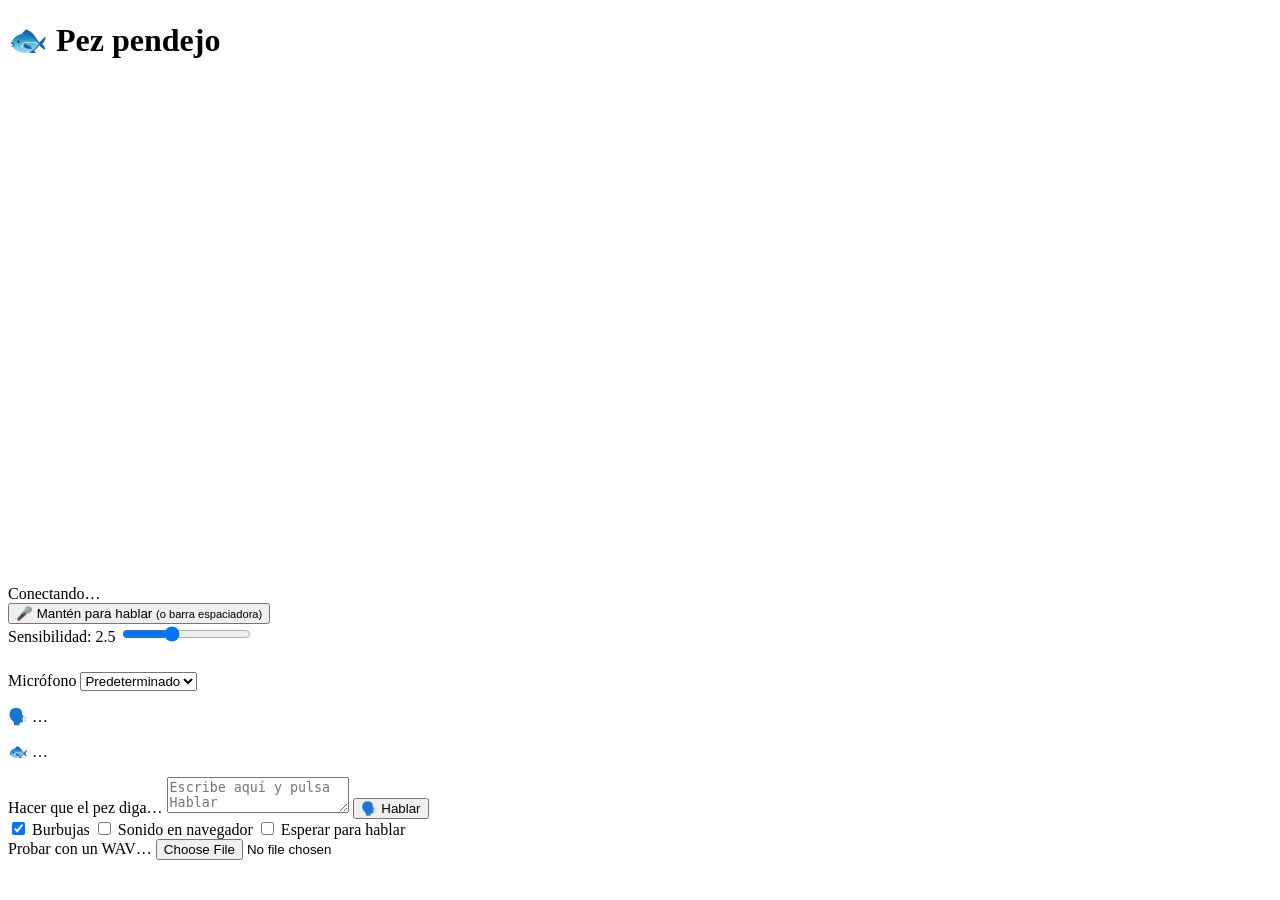
==== fish_brain/web/index.html @ 58c8daf4 "web: console view for a phone, token on the stream, watchdog" ====
<!DOCTYPE html>
<html lang="es">
<head>
    <meta charset="UTF-8">
    <meta name="viewport" content="width=device-width, initial-scale=1">
    <title>Pez Pendejo</title>
    <link rel="stylesheet" href="/fish.css">
</head>
<body>
    <div class="container">
        <h1>🐟 Pez pendejo</h1>

        <div class="stage-wrap">
            <canvas id="stage" width="600" height="500"></canvas>
            <div id="conn-dot" title="Conexión"></div>
            <div class="status" id="status" role="status" aria-live="polite">Conectando…</div>
        </div>

        <button id="pttButton" type="button">🎤 Mantén para hablar <small>(o barra espaciadora)</small></button>

        <!-- Operator console (/?console=1): the strip under the talk target, always visible. -->
        <div id="consoleBar" hidden>
            <div class="c-status" role="status" aria-live="polite">
                <span id="cLink">…</span><span id="cNet"></span><span id="cMic"></span><span id="cListen"></span>
            </div>
            <p class="c-heard"><span class="t-tag">🗣️</span> <span id="cHeard">…</span></p>
            <p class="c-reply"><span class="t-tag">🐟</span> <span id="cReply">…</span></p>
            <button id="consoleGear" type="button" aria-label="Ajustes" title="Ajustes">⚙</button>
        </div>

        <div class="controls">
            <div class="slider-container">
                <label for="sensitivity">Sensibilidad: <span id="sensitivityValue">2.5</span></label>
                <input type="range" id="sensitivity" min="1" max="5" step="0.1" value="2.5">
            </div>
            <div class="mic-row">
                <label for="micSelect">Micrófono</label>
                <select id="micSelect"><option value="">Predeterminado</option></select>
                <canvas id="micMeter" width="560" height="40"></canvas>
                <div id="transcript" class="transcript">
                    <p class="t-user"><span class="t-tag">🗣️</span> <span id="tUser">…</span></p>
                    <p class="t-fish"><span class="t-tag">🐟</span> <span id="tFish">…</span></p>
                </div>
            </div>
            <div class="speak-row">
                <label for="speakText">Hacer que el pez diga…</label>
                <textarea id="speakText" rows="2" placeholder="Escribe aquí y pulsa Hablar"></textarea>
                <button id="speakBtn" type="button">🗣️ Hablar</button>
            </div>
            <div class="toggles">
                <label class="c-hide"><input type="checkbox" id="toggleBubbles" checked> Burbujas</label>
                <label class="c-hide"><input type="checkbox" id="toggleAudio"> Sonido en navegador</label>
                <label><input type="checkbox" id="toggleWait"> Esperar para hablar</label>
            </div>
            <div class="file-row">
                <label for="audioFile">Probar con un WAV…</label>
                <input type="file" id="audioFile" accept=".wav,audio/wav">
            </div>
        </div>
    </div>
    <script src="/fish.js"></script>
</body>
</html>
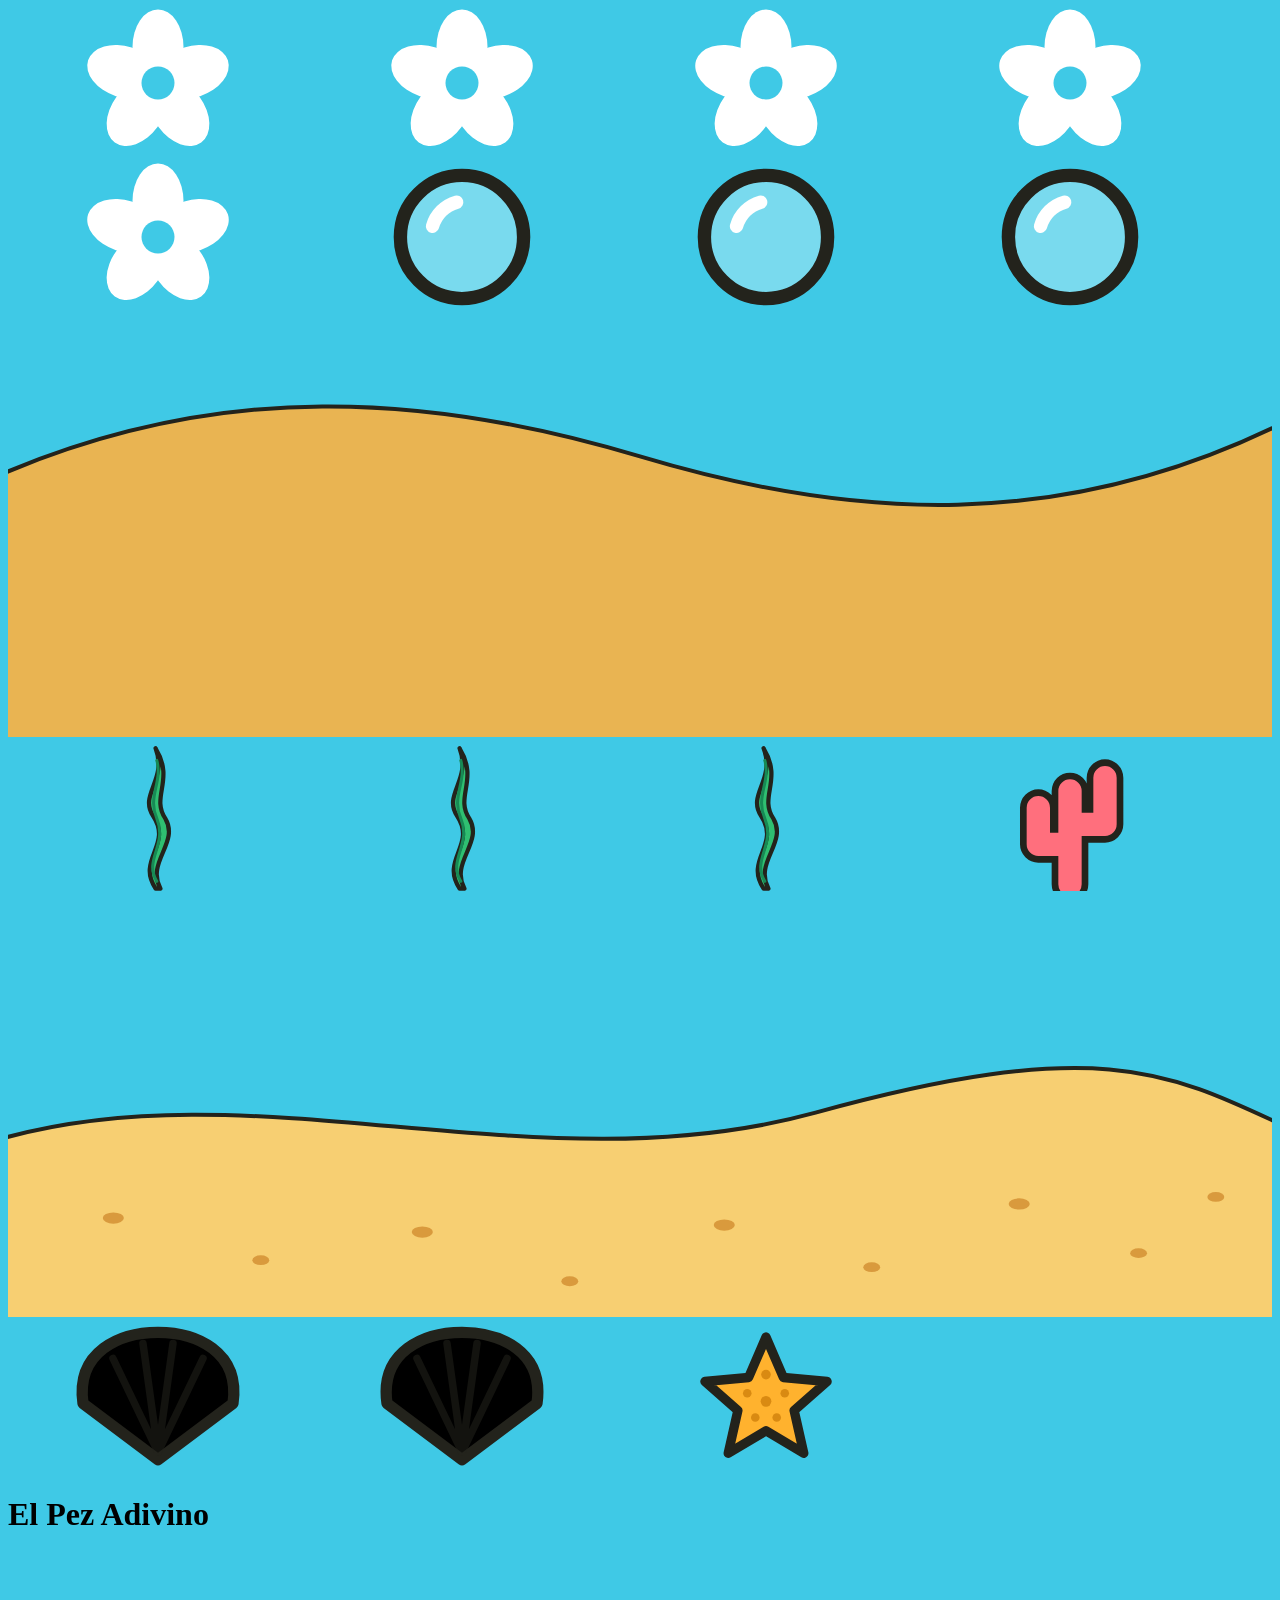
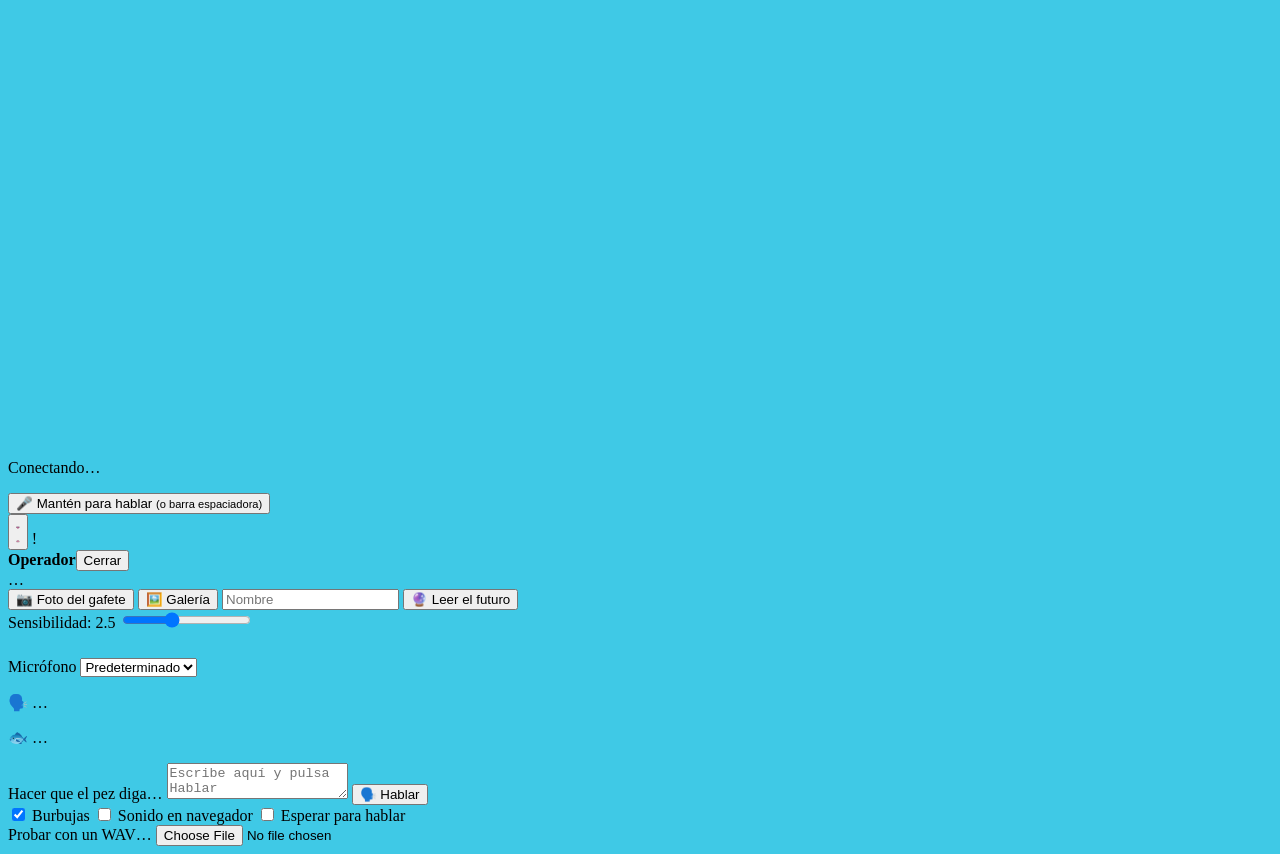
==== commit c97c0ec9: "web: the page as a sea floor, el pez adivino One water from edge to edge under a transparent canvas," ====
--- a/fish_brain/web/index.html
+++ b/fish_brain/web/index.html
@@ -1,34 +1,159 @@
 <!DOCTYPE html>
-<html lang="es">
+<html lang="es" translate="no">
 <head>
     <meta charset="UTF-8">
-    <meta name="viewport" content="width=device-width, initial-scale=1">
-    <title>Pez Pendejo</title>
+    <meta name="viewport" content="width=device-width, initial-scale=1, viewport-fit=cover">
+    <meta name="theme-color" content="#8fe6f0">
+    <title>El Pez Adivino</title>
+    <link rel="icon" href="data:,">
+    <!-- The water before anything else arrives, and the view's classes before first paint
+         (the same rule as fish.js, which loads at the end of the body). -->
+    <style>html { background: #3fc9e6; }</style>
+    <script>
+        (function () {
+            var p = new URLSearchParams(location.search), c = document.documentElement.classList;
+            var con = p.get("kiosk") !== "1" && p.get("debug") !== "1";
+            if (con || p.get("kiosk") === "1") c.add("kiosk");
+            if (con) c.add("console");
+        })();
+    </script>
     <link rel="stylesheet" href="/fish.css">
 </head>
 <body>
+    <!-- Drawings used by the scene and the corner shell. Original shapes, drawn here. -->
+    <svg class="defs" aria-hidden="true" width="0" height="0" style="position:absolute">
+        <defs>
+            <mask id="m-flor"><rect width="100" height="100" fill="#fff"/><circle cx="50" cy="50" r="11" fill="#000"/></mask>
+        </defs>
+        <symbol id="s-flor" viewBox="0 0 100 100">
+            <g fill="#fff" mask="url(#m-flor)">
+                <ellipse cx="50" cy="26" rx="17" ry="25"/>
+                <ellipse cx="50" cy="26" rx="17" ry="25" transform="rotate(72 50 50)"/>
+                <ellipse cx="50" cy="26" rx="17" ry="25" transform="rotate(144 50 50)"/>
+                <ellipse cx="50" cy="26" rx="17" ry="25" transform="rotate(216 50 50)"/>
+                <ellipse cx="50" cy="26" rx="17" ry="25" transform="rotate(288 50 50)"/>
+            </g>
+        </symbol>
+        <symbol id="s-burbuja" viewBox="0 0 28 28">
+            <circle cx="14" cy="14" r="11.5" fill="rgba(255,255,255,0.3)" stroke="#23231c" stroke-width="2.5"/>
+            <path d="M8.5 12 A6.5 6.5 0 0 1 13 7.5" fill="none" stroke="#fff" stroke-width="2.5" stroke-linecap="round"/>
+        </symbol>
+        <symbol id="s-alga" viewBox="0 0 44 124">
+            <path d="M20,122 C4,98 34,86 18,62 C6,44 30,32 20,6 C36,32 16,46 28,64 C40,84 12,100 24,122Z"
+                  fill="#2fbf71" stroke="#23231c" stroke-width="3.5" stroke-linejoin="round"/>
+            <path d="M21,116 C10,98 30,86 21,64 C13,46 26,34 21,16" fill="none" stroke="#178a55" stroke-width="2.5" stroke-linecap="round"/>
+        </symbol>
+        <symbol id="s-coral" viewBox="0 0 70 90">
+            <g fill="none" stroke-linecap="round" stroke-linejoin="round">
+                <path d="M35,86 V30 M35,62 H16 V40 M35,50 H56 V22" stroke="#23231c" stroke-width="22"/>
+                <path d="M35,86 V30 M35,62 H16 V40 M35,50 H56 V22" stroke="#ff6f7d" stroke-width="14"/>
+            </g>
+        </symbol>
+        <symbol id="s-concha" viewBox="0 0 48 40">
+            <path d="M24,37 L4,22 C2,8 14,3 24,3 C34,3 46,8 44,22 Z" fill="currentColor" stroke="#23231c" stroke-width="3" stroke-linejoin="round"/>
+            <path d="M24,35 L12,10 M24,35 L20,6 M24,35 L28,6 M24,35 L36,10" fill="none" stroke="#23231c" stroke-width="2" stroke-linecap="round" opacity="0.55"/>
+        </symbol>
+        <symbol id="s-estrella" viewBox="0 0 60 56">
+            <polygon points="30,6 36.5,21.1 52.8,22.6 40.5,33.4 44.1,49.4 30,41 15.9,49.4 19.5,33.4 7.2,22.6 23.5,21.1"
+                     fill="#ffb22e" stroke="#23231c" stroke-width="3.5" stroke-linejoin="round"/>
+            <g fill="#d98a12"><circle cx="30" cy="20" r="1.8"/><circle cx="30" cy="30" r="2"/><circle cx="23" cy="27" r="1.6"/>
+                <circle cx="37" cy="27" r="1.6"/><circle cx="26" cy="36" r="1.6"/><circle cx="34" cy="36" r="1.6"/></g>
+        </symbol>
+    </svg>
+
+    <!-- The sea: clouds, bubbles, dunes and what lives on them. Decoration only. -->
+    <div class="scene" aria-hidden="true">
+        <svg class="flor f1"><use href="#s-flor"/></svg>
+        <svg class="flor f2"><use href="#s-flor"/></svg>
+        <svg class="flor f3"><use href="#s-flor"/></svg>
+        <svg class="flor f4"><use href="#s-flor"/></svg>
+        <svg class="flor f5"><use href="#s-flor"/></svg>
+        <svg class="burbuja b1"><use href="#s-burbuja"/></svg>
+        <svg class="burbuja b2"><use href="#s-burbuja"/></svg>
+        <svg class="burbuja b3"><use href="#s-burbuja"/></svg>
+        <svg class="duna d2" viewBox="0 0 360 120" preserveAspectRatio="none">
+            <path d="M-4,46 C60,18 120,22 180,40 S300,62 364,30 V124 H-4Z" fill="#e9b452" stroke="#23231c" stroke-width="4" vector-effect="non-scaling-stroke"/>
+        </svg>
+        <svg class="alga a1"><use href="#s-alga"/></svg>
+        <svg class="alga a2"><use href="#s-alga"/></svg>
+        <svg class="alga a3"><use href="#s-alga"/></svg>
+        <svg class="prop coral"><use href="#s-coral"/></svg>
+        <svg class="duna d1" viewBox="0 0 360 120" preserveAspectRatio="none">
+            <path d="M-4,70 C70,48 150,84 230,62 S330,50 364,66 V124 H-4Z" fill="#f7cf72" stroke="#23231c" stroke-width="4" vector-effect="non-scaling-stroke"/>
+            <g fill="#d99a3d"><ellipse cx="30" cy="92" rx="3" ry="1.6"/><ellipse cx="72" cy="104" rx="2.4" ry="1.4"/><ellipse cx="118" cy="96" rx="3" ry="1.6"/>
+                <ellipse cx="160" cy="110" rx="2.4" ry="1.4"/><ellipse cx="204" cy="94" rx="3" ry="1.6"/><ellipse cx="246" cy="106" rx="2.4" ry="1.4"/>
+                <ellipse cx="288" cy="88" rx="3" ry="1.6"/><ellipse cx="322" cy="102" rx="2.4" ry="1.4"/><ellipse cx="344" cy="86" rx="2.4" ry="1.4"/></g>
+        </svg>
+        <svg class="prop concha c1"><use href="#s-concha"/></svg>
+        <svg class="prop concha c2"><use href="#s-concha"/></svg>
+        <svg class="prop estrella"><use href="#s-estrella"/></svg>
+    </div>
+
     <div class="container">
-        <h1>🐟 Pez pendejo</h1>
+        <h1><span>El Pez Adivino</span></h1>
 
         <div class="stage-wrap">
-            <canvas id="stage" width="600" height="500"></canvas>
-            <div id="conn-dot" title="Conexión"></div>
+            <!-- .hang swings on the nail all the time; .hang-kick adds the jolt when the fish speaks. -->
+            <div class="hang"><div class="hang-kick">
+                <canvas id="stage" width="600" height="500"></canvas>
+            </div></div>
             <div class="status" id="status" role="status" aria-live="polite">Conectando…</div>
         </div>
 
-        <button id="pttButton" type="button">🎤 Mantén para hablar <small>(o barra espaciadora)</small></button>
-
-        <!-- Operator console (/?console=1): the strip under the talk target, always visible. -->
-        <div id="consoleBar" hidden>
+        <!-- What the fish said and what it heard, as speech bubbles (empty: no bubble). -->
+        <div class="say">
+            <p class="bubble bubble-reply"><span id="cReply"></span></p>
+            <p class="bubble bubble-heard"><span id="cHeard"></span></p>
+        </div>
+
+        <!-- The talk target. Three boxes so no motion overrides another: the state's loop on
+             .talk-loop, the lean with the voice on .talk-lean, press and nudge on the button. -->
+        <div class="talk"><div class="talk-loop"><div class="talk-lean">
+            <button id="pttButton" type="button">🎤 Mantén para hablar <small>(o barra espaciadora)</small></button>
+        </div></div></div>
+        <!-- The phone's microphone (FISH_MIC_CAPTURE=browser): one tap grants it. Hidden until
+             /status asks for it; it stays on the main surface because it comes back whenever
+             the phone slept. -->
+        <button id="micGate" type="button" hidden>🎙️ Activar micrófono</button>
+
+        <!-- The corner: the shell opens the operator's sheet when held; the pearl in it is the
+             connection; the mark beside it says "operator, look here". -->
+        <div class="corner">
+            <button id="consoleGear" type="button" aria-label="Ajustes del operador">
+                <svg class="valva-abajo" viewBox="0 0 56 56" aria-hidden="true">
+                    <path d="M6,30 C8,46 20,52 28,52 C36,52 48,46 50,30 Z" fill="#e87fb4" stroke="#23231c" stroke-width="3" stroke-linejoin="round"/>
+                    <path d="M10,31 H46" stroke="#5b2a55" stroke-width="7" stroke-linecap="round"/>
+                </svg>
+                <span id="conn-dot" title="Conexión"></span>
+                <svg class="valva-arriba" viewBox="0 0 56 56" aria-hidden="true">
+                    <path d="M6,30 C4,14 16,6 28,6 C40,6 52,14 50,30 Z" fill="#ff9ecb" stroke="#23231c" stroke-width="3" stroke-linejoin="round"/>
+                    <path d="M28,29 L15,13 M28,29 L23,8 M28,29 L33,8 M28,29 L41,13" fill="none" stroke="#23231c" stroke-width="2" stroke-linecap="round" opacity="0.5"/>
+                </svg>
+            </button>
+            <span class="warn" aria-hidden="true">!</span>
+        </div>
+
+        <div id="sheetScrim"></div>
+        <!-- The operator's sheet (shown while html.ops-open): the reading and the status words
+             first, then the developer rows. Without ?kiosk or the console this is the plain
+             controls block of the ?debug=1 page. -->
+        <div class="controls">
+            <div class="sheet-head"><strong>Operador</strong><button id="sheetClose" type="button">Cerrar</button></div>
             <div class="c-status" role="status" aria-live="polite">
                 <span id="cLink">…</span><span id="cNet"></span><span id="cMic"></span><span id="cListen"></span>
             </div>
-            <p class="c-heard"><span class="t-tag">🗣️</span> <span id="cHeard">…</span></p>
-            <p class="c-reply"><span class="t-tag">🐟</span> <span id="cReply">…</span></p>
-            <button id="consoleGear" type="button" aria-label="Ajustes" title="Ajustes">⚙</button>
-        </div>
-
-        <div class="controls">
+            <!-- The reading: a badge photo, or a typed name, becomes "¿Tú eres X?". -->
+            <div class="c-read" id="cRead">
+                <button id="badgeBtn" type="button">📷 Foto del gafete</button>
+                <button id="galleryBtn" type="button">🖼️ Galería</button>
+                <label id="lookWrap" hidden><input type="checkbox" id="lookTick"> Describir su look (con permiso)</label>
+                <input type="text" id="readName" placeholder="Nombre" autocomplete="off" autocapitalize="words"
+                       autocorrect="off" spellcheck="false" enterkeyhint="go">
+                <button id="readBtn" type="button">🔮 Leer el futuro</button>
+                <span id="readMsg" role="status" aria-live="polite"></span>
+                <input type="file" id="badgeCam" accept="image/jpeg,image/*" capture="environment" hidden>
+                <input type="file" id="badgeFile" accept="image/jpeg,image/*" hidden>
+            </div>
             <div class="slider-container">
                 <label for="sensitivity">Sensibilidad: <span id="sensitivityValue">2.5</span></label>
                 <input type="range" id="sensitivity" min="1" max="5" step="0.1" value="2.5">
@@ -58,6 +183,22 @@
             </div>
         </div>
     </div>
+
+    <!-- What fish.js puts inside the talk target next to its words (it empties the button
+         first): the well with the two voice rings and one small drawing per state. -->
+    <template id="talkParts">
+        <span class="p-well" aria-hidden="true">
+            <span class="p-ring r1"></span><span class="p-ring r2"></span>
+            <svg class="p-icon i-remote" viewBox="0 0 24 24"><rect x="7.5" y="2" width="9" height="20" rx="3.5" fill="#fffdf2" stroke="#23231c" stroke-width="2.2"/><circle cx="12" cy="8" r="2.6" fill="#ff6f7d" stroke="#23231c" stroke-width="1.6"/><path d="M10.5 14.5h3M10.5 17.5h3" stroke="#23231c" stroke-width="1.8" stroke-linecap="round"/></svg>
+            <svg class="p-icon i-press" viewBox="0 0 24 24"><circle cx="12" cy="12" r="8.5" fill="none" stroke="#23231c" stroke-width="2.2"/><circle cx="12" cy="12" r="3.8" fill="#ff6f7d" stroke="#23231c" stroke-width="1.8"/></svg>
+            <svg class="p-icon i-waiting" viewBox="0 0 24 24"><g fill="#23231c"><circle cx="5.5" cy="12" r="2.4"/><circle cx="12" cy="12" r="2.4"/><circle cx="18.5" cy="12" r="2.4"/></g></svg>
+            <svg class="p-icon i-listening" viewBox="0 0 24 24"><g fill="none" stroke="#23231c" stroke-width="2.3" stroke-linecap="round"><circle cx="5.5" cy="12" r="1.6" fill="#23231c"/><path d="M10 8a5.5 5.5 0 0 1 0 8M14 5a9.5 9.5 0 0 1 0 14M18 2.5a13 13 0 0 1 0 19"/></g></svg>
+            <svg class="p-icon i-thinking" viewBox="0 0 24 24"><path d="M12 12.2a1.6 1.6 0 1 1 1.7 1.9a3.6 3.6 0 1 1 2-6.4a6 6 0 1 1-7.6 9.5a8.6 8.6 0 0 1-2.6-9.4" fill="none" stroke="#23231c" stroke-width="2.3" stroke-linecap="round"/></svg>
+            <svg class="p-icon i-speaking" viewBox="0 0 24 24"><path d="M3 9.5h4l5.5-4.5v14L7 14.5H3Z" fill="#fffdf2" stroke="#23231c" stroke-width="2.2" stroke-linejoin="round"/><path d="M16 9a4.2 4.2 0 0 1 0 6M19 6.2a8 8 0 0 1 0 11.6" fill="none" stroke="#23231c" stroke-width="2.2" stroke-linecap="round"/></svg>
+            <svg class="p-icon i-reading" viewBox="0 0 24 24"><rect x="3" y="4" width="14" height="16" rx="2.5" fill="#fffdf2" stroke="#23231c" stroke-width="2.2"/><path d="M6.5 9h7M6.5 12.5h4.5" stroke="#23231c" stroke-width="1.8" stroke-linecap="round"/><circle cx="16" cy="15" r="4" fill="#eafcff" stroke="#23231c" stroke-width="2.2"/><path d="M19 18l2.6 2.6" stroke="#23231c" stroke-width="2.4" stroke-linecap="round"/></svg>
+            <svg class="p-icon i-offline" viewBox="0 0 24 24"><path d="M4 6h7l-7 8h7M14 12h6l-6 7h6" fill="none" stroke="#23231c" stroke-width="2.3" stroke-linecap="round" stroke-linejoin="round"/></svg>
+        </span>
+    </template>
     <script src="/fish.js"></script>
 </body>
 </html>
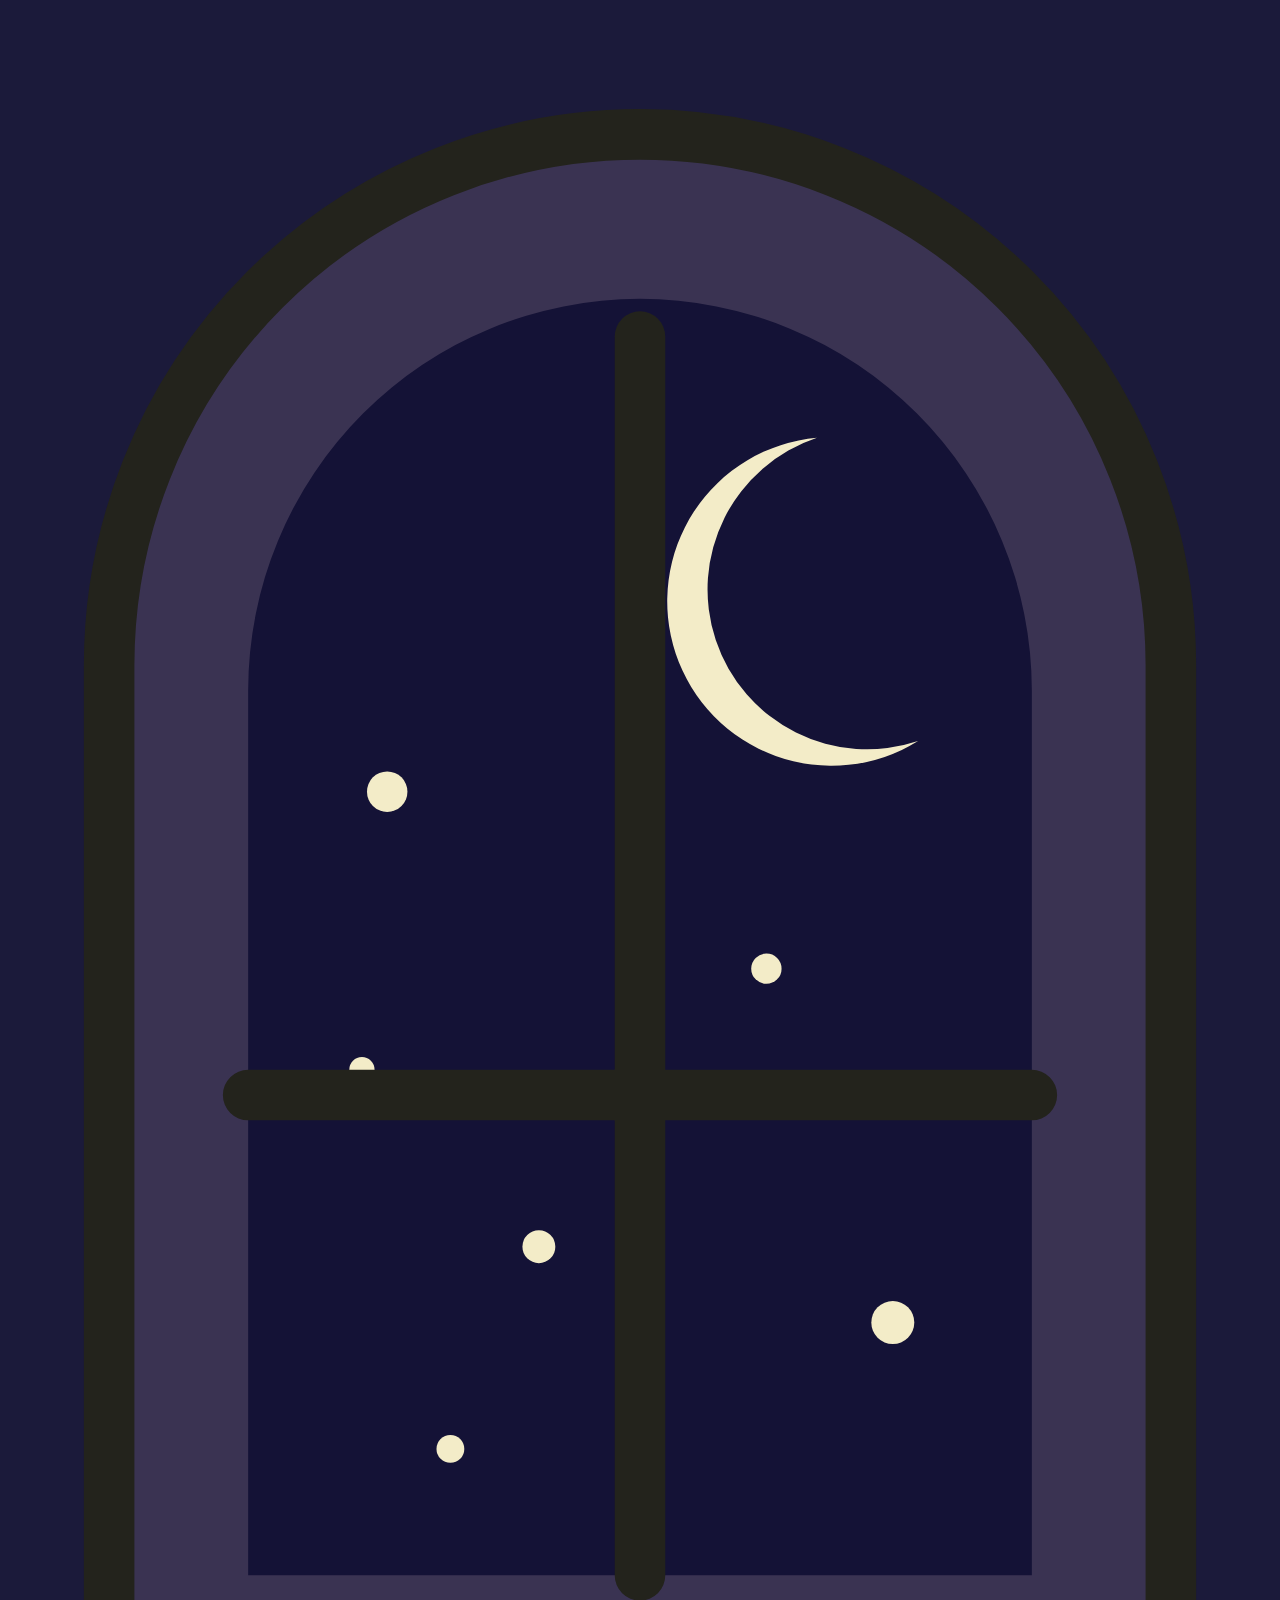
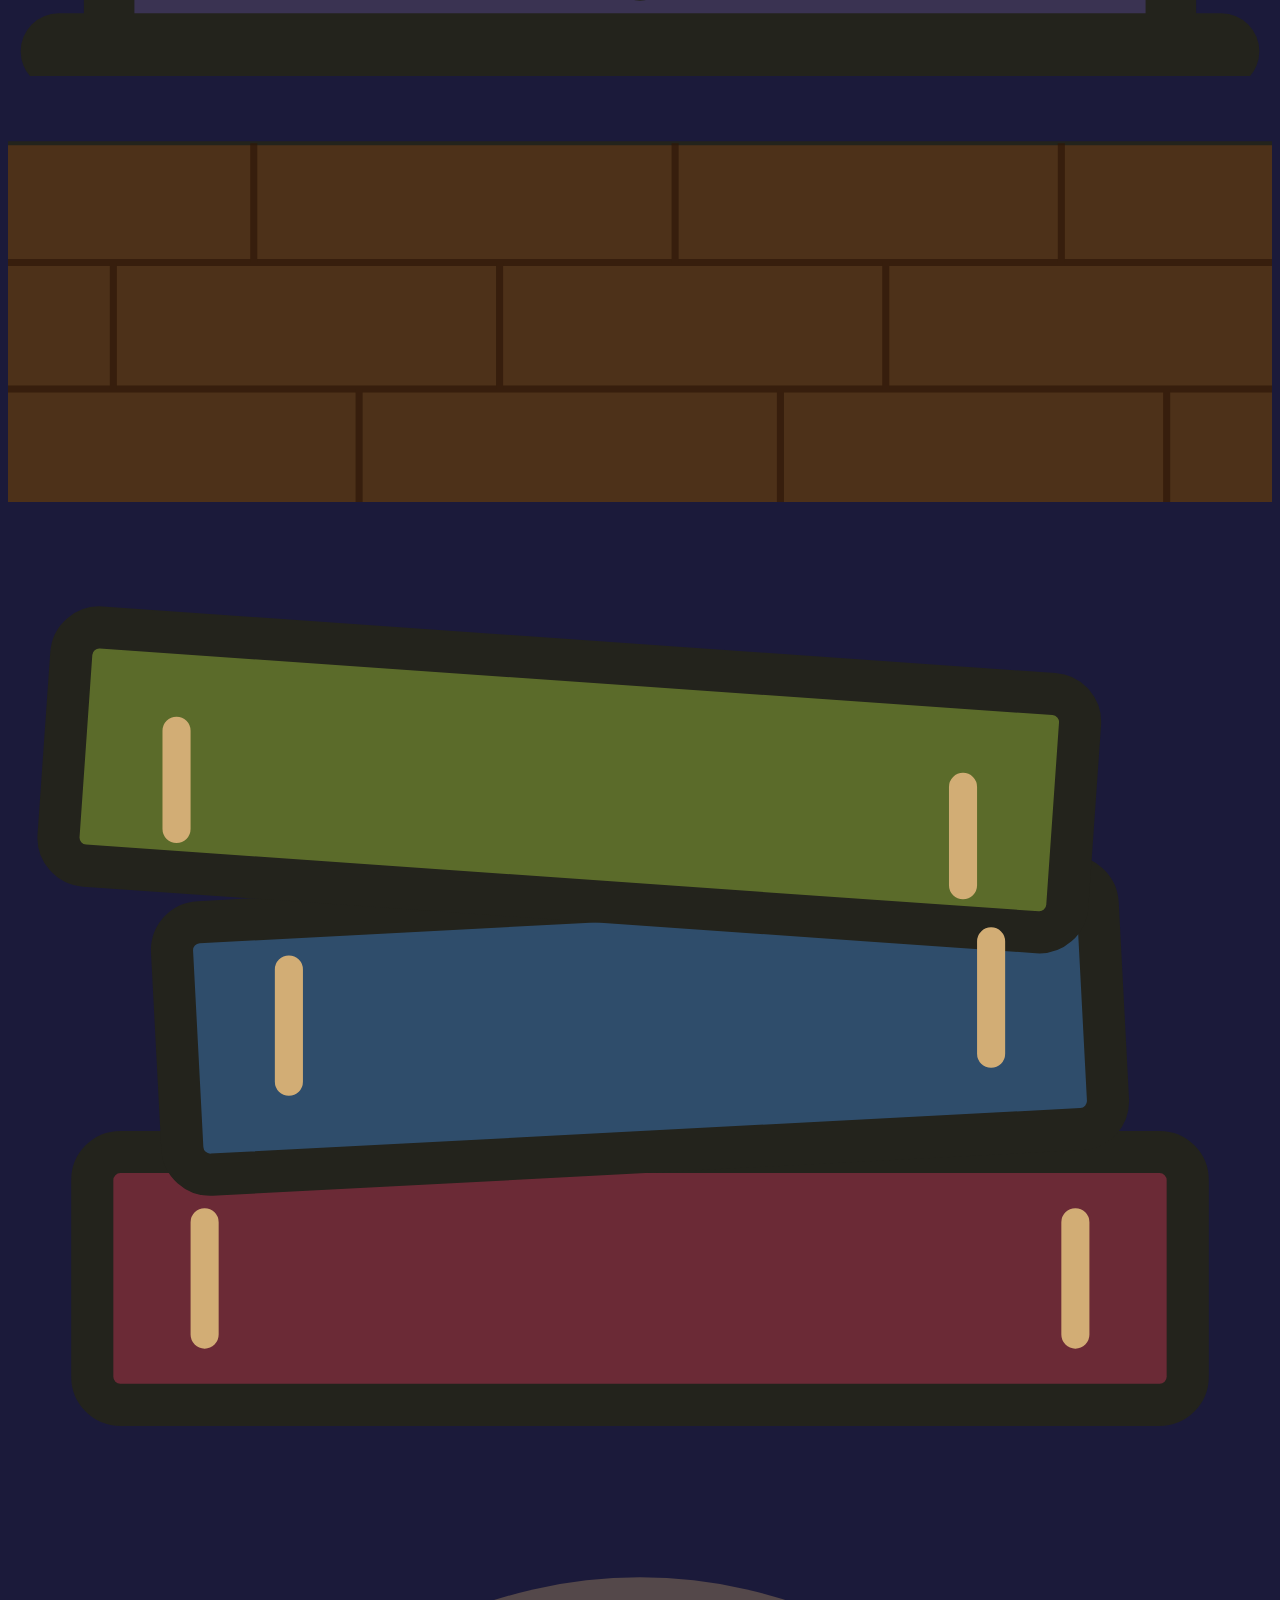
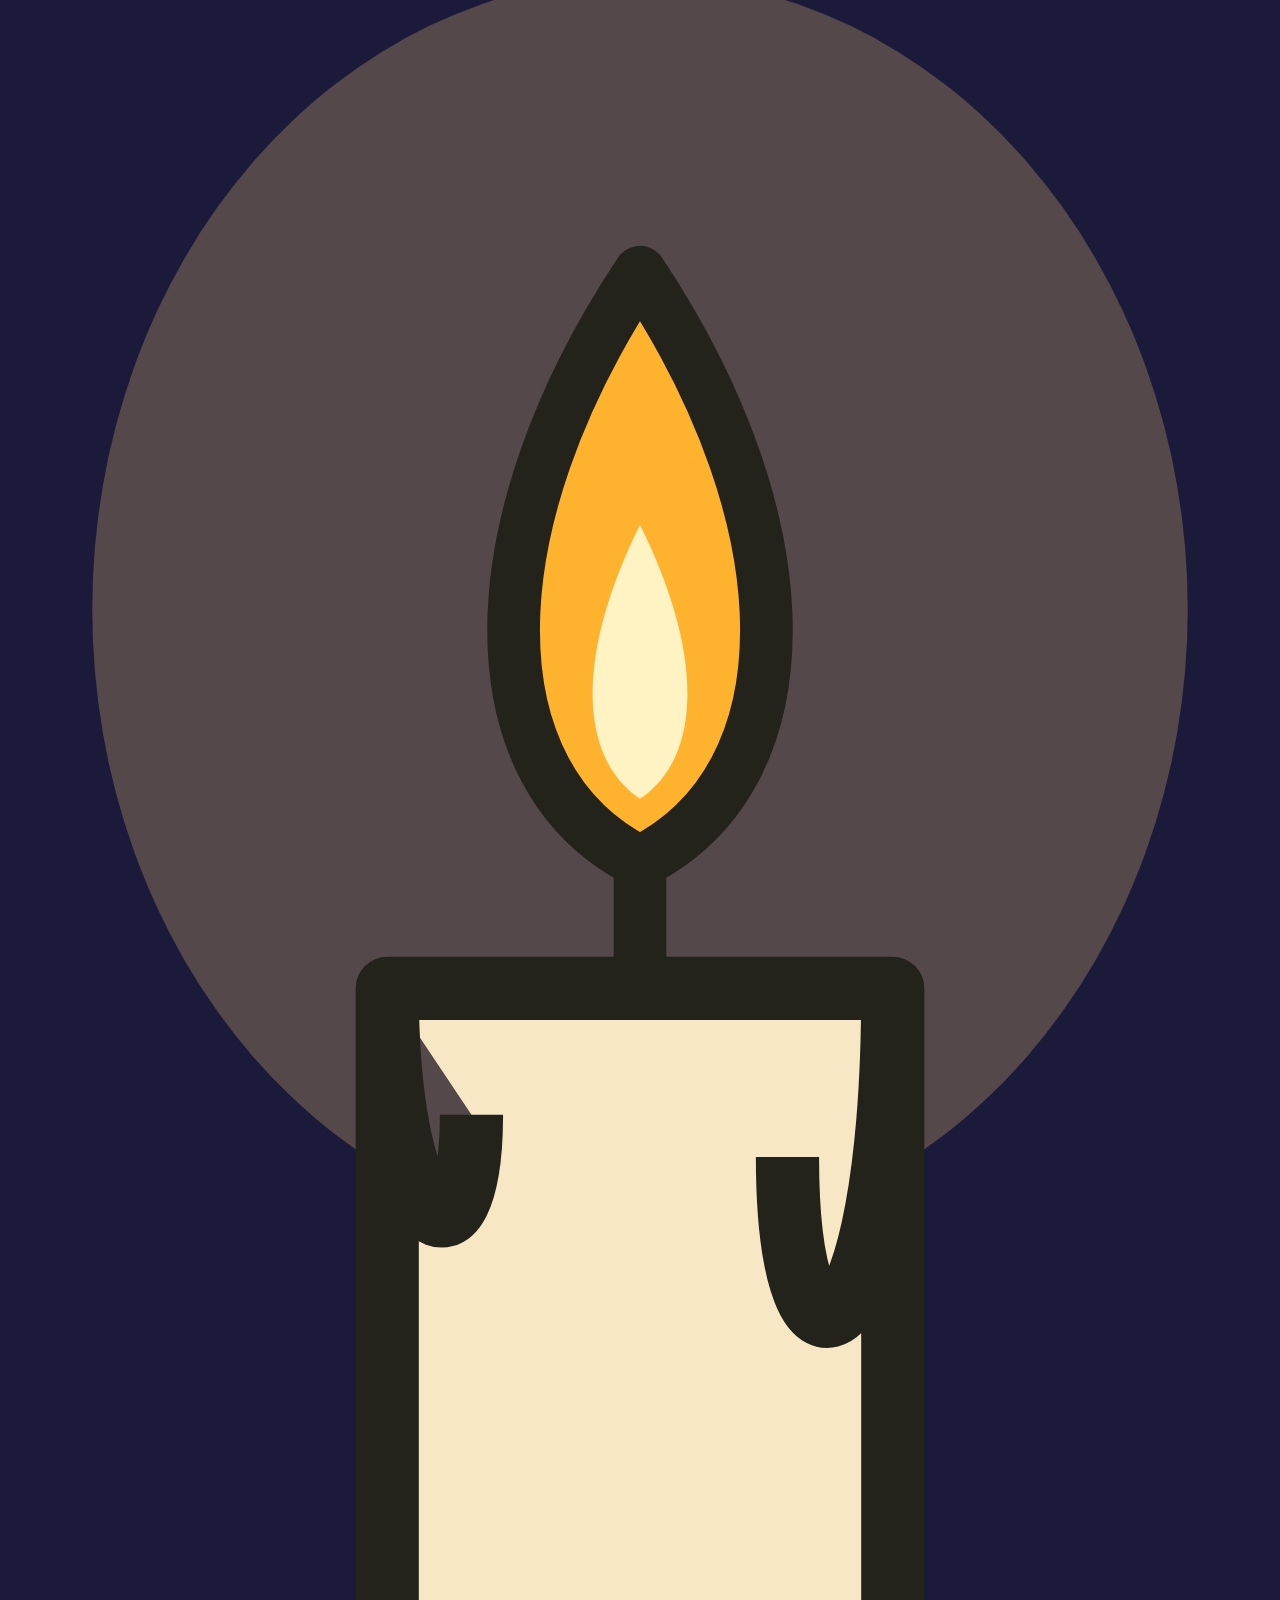
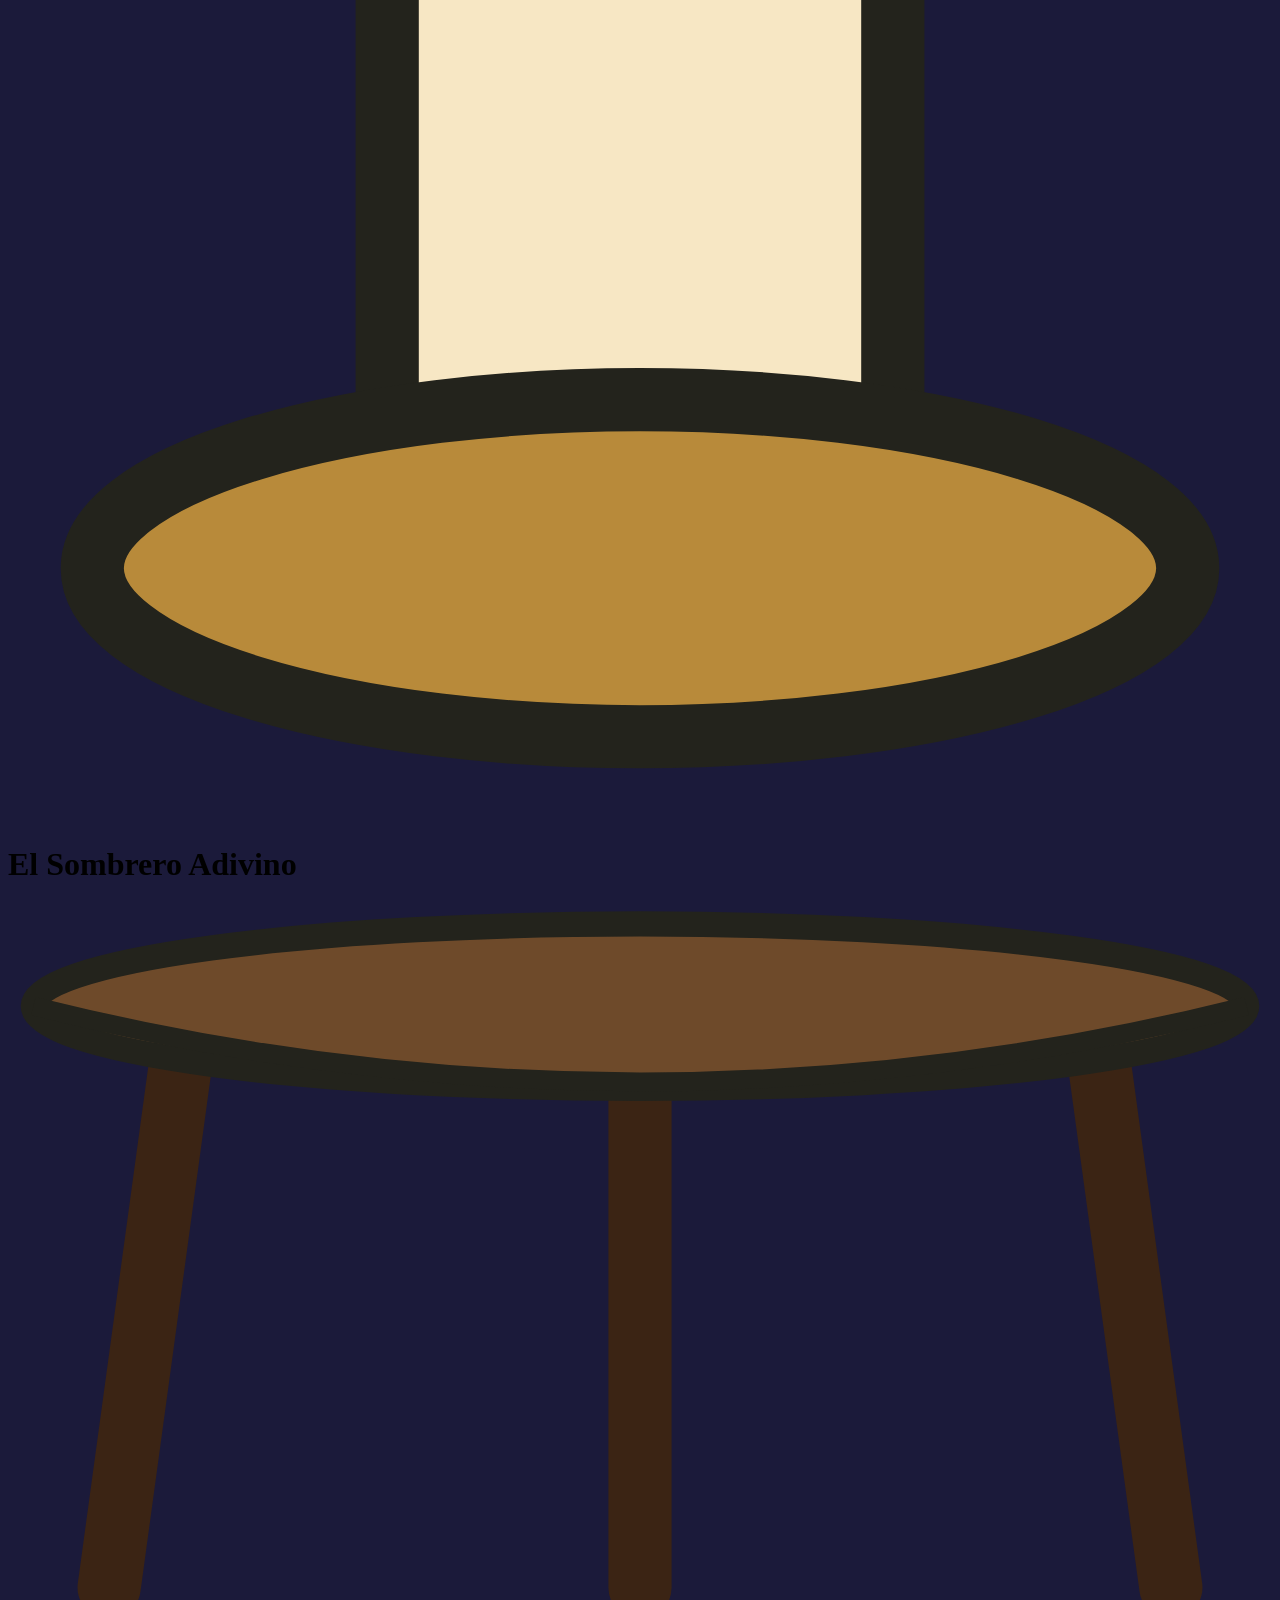
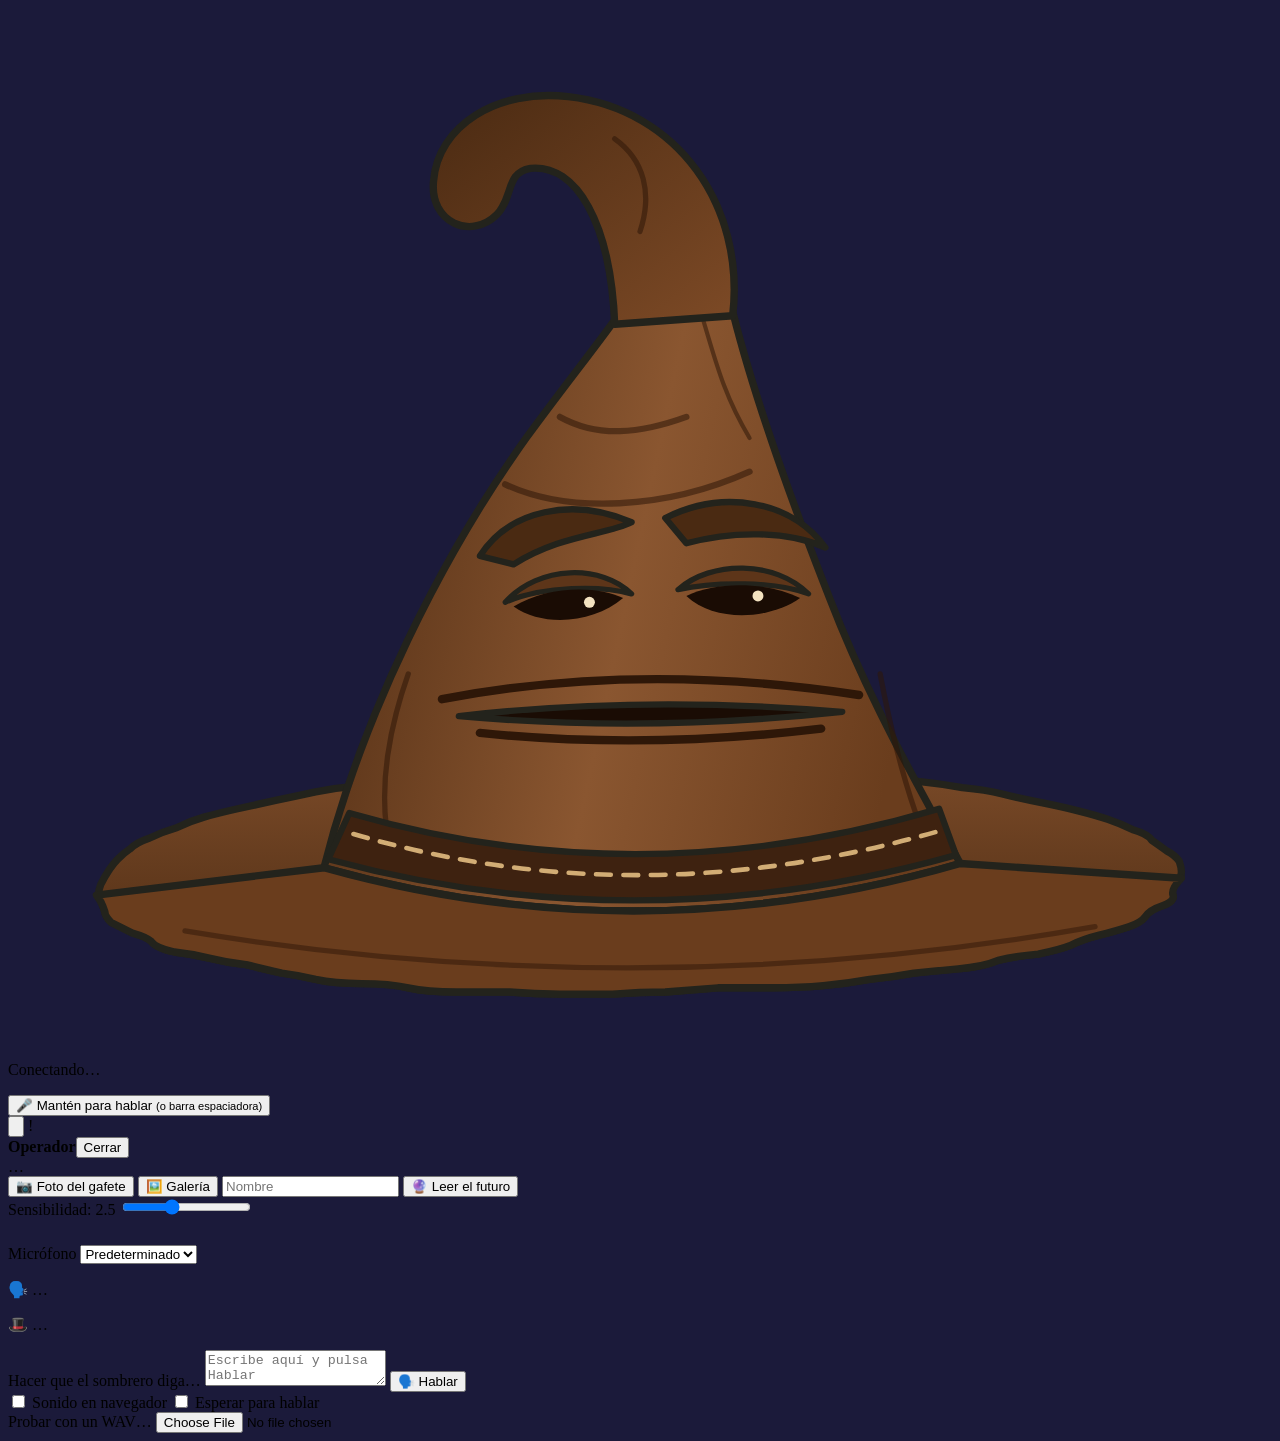
==== commit 63eacfa0: "web: the hat drawn in a wizard's study, the candle in the corner; sprites take over on the four base" ====
--- a/fish_brain/web/index.html
+++ b/fish_brain/web/index.html
@@ -3,12 +3,12 @@
 <head>
     <meta charset="UTF-8">
     <meta name="viewport" content="width=device-width, initial-scale=1, viewport-fit=cover">
-    <meta name="theme-color" content="#8fe6f0">
-    <title>El Pez Adivino</title>
+    <meta name="theme-color" content="#1b1a3a">
+    <title>El Sombrero Adivino</title>
     <link rel="icon" href="data:,">
-    <!-- The water before anything else arrives, and the view's classes before first paint
-         (the same rule as fish.js, which loads at the end of the body). -->
-    <style>html { background: #3fc9e6; }</style>
+    <!-- The study's night before anything else arrives, and the view's classes before first
+         paint (the same rule as fish.js, which loads at the end of the body). -->
+    <style>html { background: #1b1a3a; }</style>
     <script>
         (function () {
             var p = new URLSearchParams(location.search), c = document.documentElement.classList;
@@ -20,87 +20,129 @@
     <link rel="stylesheet" href="/fish.css">
 </head>
 <body>
-    <!-- Drawings used by the scene and the corner shell. Original shapes, drawn here. -->
-    <svg class="defs" aria-hidden="true" width="0" height="0" style="position:absolute">
-        <defs>
-            <mask id="m-flor"><rect width="100" height="100" fill="#fff"/><circle cx="50" cy="50" r="11" fill="#000"/></mask>
-        </defs>
-        <symbol id="s-flor" viewBox="0 0 100 100">
-            <g fill="#fff" mask="url(#m-flor)">
-                <ellipse cx="50" cy="26" rx="17" ry="25"/>
-                <ellipse cx="50" cy="26" rx="17" ry="25" transform="rotate(72 50 50)"/>
-                <ellipse cx="50" cy="26" rx="17" ry="25" transform="rotate(144 50 50)"/>
-                <ellipse cx="50" cy="26" rx="17" ry="25" transform="rotate(216 50 50)"/>
-                <ellipse cx="50" cy="26" rx="17" ry="25" transform="rotate(288 50 50)"/>
-            </g>
-        </symbol>
-        <symbol id="s-burbuja" viewBox="0 0 28 28">
-            <circle cx="14" cy="14" r="11.5" fill="rgba(255,255,255,0.3)" stroke="#23231c" stroke-width="2.5"/>
-            <path d="M8.5 12 A6.5 6.5 0 0 1 13 7.5" fill="none" stroke="#fff" stroke-width="2.5" stroke-linecap="round"/>
-        </symbol>
-        <symbol id="s-alga" viewBox="0 0 44 124">
-            <path d="M20,122 C4,98 34,86 18,62 C6,44 30,32 20,6 C36,32 16,46 28,64 C40,84 12,100 24,122Z"
-                  fill="#2fbf71" stroke="#23231c" stroke-width="3.5" stroke-linejoin="round"/>
-            <path d="M21,116 C10,98 30,86 21,64 C13,46 26,34 21,16" fill="none" stroke="#178a55" stroke-width="2.5" stroke-linecap="round"/>
-        </symbol>
-        <symbol id="s-coral" viewBox="0 0 70 90">
-            <g fill="none" stroke-linecap="round" stroke-linejoin="round">
-                <path d="M35,86 V30 M35,62 H16 V40 M35,50 H56 V22" stroke="#23231c" stroke-width="22"/>
-                <path d="M35,86 V30 M35,62 H16 V40 M35,50 H56 V22" stroke="#ff6f7d" stroke-width="14"/>
-            </g>
-        </symbol>
-        <symbol id="s-concha" viewBox="0 0 48 40">
-            <path d="M24,37 L4,22 C2,8 14,3 24,3 C34,3 46,8 44,22 Z" fill="currentColor" stroke="#23231c" stroke-width="3" stroke-linejoin="round"/>
-            <path d="M24,35 L12,10 M24,35 L20,6 M24,35 L28,6 M24,35 L36,10" fill="none" stroke="#23231c" stroke-width="2" stroke-linecap="round" opacity="0.55"/>
-        </symbol>
-        <symbol id="s-estrella" viewBox="0 0 60 56">
-            <polygon points="30,6 36.5,21.1 52.8,22.6 40.5,33.4 44.1,49.4 30,41 15.9,49.4 19.5,33.4 7.2,22.6 23.5,21.1"
-                     fill="#ffb22e" stroke="#23231c" stroke-width="3.5" stroke-linejoin="round"/>
-            <g fill="#d98a12"><circle cx="30" cy="20" r="1.8"/><circle cx="30" cy="30" r="2"/><circle cx="23" cy="27" r="1.6"/>
-                <circle cx="37" cy="27" r="1.6"/><circle cx="26" cy="36" r="1.6"/><circle cx="34" cy="36" r="1.6"/></g>
-        </symbol>
-    </svg>
-
-    <!-- The sea: clouds, bubbles, dunes and what lives on them. Decoration only. -->
+    <!-- The study: a window with the moon, a floor of boards, books and a candle. Original
+         shapes, drawn here. Decoration only. -->
     <div class="scene" aria-hidden="true">
-        <svg class="flor f1"><use href="#s-flor"/></svg>
-        <svg class="flor f2"><use href="#s-flor"/></svg>
-        <svg class="flor f3"><use href="#s-flor"/></svg>
-        <svg class="flor f4"><use href="#s-flor"/></svg>
-        <svg class="flor f5"><use href="#s-flor"/></svg>
-        <svg class="burbuja b1"><use href="#s-burbuja"/></svg>
-        <svg class="burbuja b2"><use href="#s-burbuja"/></svg>
-        <svg class="burbuja b3"><use href="#s-burbuja"/></svg>
-        <svg class="duna d2" viewBox="0 0 360 120" preserveAspectRatio="none">
-            <path d="M-4,46 C60,18 120,22 180,40 S300,62 364,30 V124 H-4Z" fill="#e9b452" stroke="#23231c" stroke-width="4" vector-effect="non-scaling-stroke"/>
-        </svg>
-        <svg class="alga a1"><use href="#s-alga"/></svg>
-        <svg class="alga a2"><use href="#s-alga"/></svg>
-        <svg class="alga a3"><use href="#s-alga"/></svg>
-        <svg class="prop coral"><use href="#s-coral"/></svg>
-        <svg class="duna d1" viewBox="0 0 360 120" preserveAspectRatio="none">
-            <path d="M-4,70 C70,48 150,84 230,62 S330,50 364,66 V124 H-4Z" fill="#f7cf72" stroke="#23231c" stroke-width="4" vector-effect="non-scaling-stroke"/>
-            <g fill="#d99a3d"><ellipse cx="30" cy="92" rx="3" ry="1.6"/><ellipse cx="72" cy="104" rx="2.4" ry="1.4"/><ellipse cx="118" cy="96" rx="3" ry="1.6"/>
-                <ellipse cx="160" cy="110" rx="2.4" ry="1.4"/><ellipse cx="204" cy="94" rx="3" ry="1.6"/><ellipse cx="246" cy="106" rx="2.4" ry="1.4"/>
-                <ellipse cx="288" cy="88" rx="3" ry="1.6"/><ellipse cx="322" cy="102" rx="2.4" ry="1.4"/><ellipse cx="344" cy="86" rx="2.4" ry="1.4"/></g>
-        </svg>
-        <svg class="prop concha c1"><use href="#s-concha"/></svg>
-        <svg class="prop concha c2"><use href="#s-concha"/></svg>
-        <svg class="prop estrella"><use href="#s-estrella"/></svg>
+        <svg class="ventana" viewBox="0 0 100 132">
+            <path d="M8,130 V52 A42,42 0 0 1 92,52 V130 Z" fill="#3a3352" stroke="#23231c" stroke-width="4" stroke-linejoin="round"/>
+            <path d="M19,124 V54 A31,31 0 0 1 81,54 V124 Z" fill="#141236"/>
+            <g id="stars" fill="#f3ecc8">
+                <circle cx="30" cy="62" r="1.6"/><circle cx="42" cy="98" r="1.3"/><circle cx="70" cy="104" r="1.7"/>
+                <circle cx="35" cy="114" r="1.1"/><circle cx="60" cy="76" r="1.2"/><circle cx="28" cy="84" r="1"/>
+            </g>
+            <path d="M64,34 A13,13 0 1 0 72,58 A10,10 0 1 1 64,34 Z" fill="#f3ecc8"/>
+            <path d="M50,26 V124 M19,86 H81" stroke="#23231c" stroke-width="4" stroke-linecap="round"/>
+            <path d="M4,130 H96" stroke="#23231c" stroke-width="6" stroke-linecap="round"/>
+        </svg>
+        <svg class="piso" viewBox="0 0 360 120" preserveAspectRatio="none">
+            <path d="M-4,18 H364 V124 H-4Z" fill="#4d3119" stroke="#23231c" stroke-width="4" vector-effect="non-scaling-stroke"/>
+            <g stroke="#2e1708" stroke-width="2" vector-effect="non-scaling-stroke" opacity="0.7">
+                <path d="M-4,52 H364 M-4,88 H364"/>
+                <path d="M70,18 V52 M190,18 V52 M300,18 V52 M30,52 V88 M140,52 V88 M250,52 V88 M100,88 V124 M220,88 V124 M330,88 V124"/>
+            </g>
+        </svg>
+        <svg class="prop libros" viewBox="0 0 90 70">
+            <g stroke="#23231c" stroke-width="3" stroke-linejoin="round">
+                <rect x="6" y="46" width="78" height="18" rx="2" fill="#6b2a36"/>
+                <rect x="12" y="28" width="66" height="18" rx="2" fill="#2f4d6b" transform="rotate(-3 45 37)"/>
+                <rect x="4" y="11" width="72" height="17" rx="2" fill="#5b6b2a" transform="rotate(4 40 19)"/>
+            </g>
+            <g stroke="#d2ad75" stroke-width="2" stroke-linecap="round">
+                <path d="M14,51 V59 M76,51 V59"/><path d="M20,33 V41 M70,31 V39"/><path d="M12,16 V23 M68,20 V27"/>
+            </g>
+        </svg>
+        <svg class="prop vela" viewBox="0 0 60 120">
+            <ellipse class="halo" cx="30" cy="34" rx="26" ry="30" fill="#ffcf7a" opacity="0.25"/>
+            <g class="llama"><path d="M30,18 C38,30 38,42 30,46 C22,42 22,30 30,18 Z" fill="#ffb22e" stroke="#23231c" stroke-width="2.5" stroke-linejoin="round"/>
+                <path d="M30,30 C33,36 33,41 30,43 C27,41 27,36 30,30 Z" fill="#fff3c4"/></g>
+            <path d="M30,46 V52" stroke="#23231c" stroke-width="2.5" stroke-linecap="round"/>
+            <path d="M18,52 H42 V106 H18 Z M18,52 C18,64 22,66 22,58 M42,52 C42,70 37,72 37,60" fill="#f7e7c4" stroke="#23231c" stroke-width="3" stroke-linejoin="round"/>
+            <ellipse cx="30" cy="108" rx="26" ry="8" fill="#b88a3a" stroke="#23231c" stroke-width="3"/>
+        </svg>
     </div>
 
     <div class="container">
-        <h1><span>El Pez Adivino</span></h1>
+        <h1><span>El Sombrero Adivino</span></h1>
 
         <div class="stage-wrap">
-            <!-- .hang swings on the nail all the time; .hang-kick adds the jolt when the fish speaks. -->
-            <div class="hang"><div class="hang-kick">
-                <canvas id="stage" width="600" height="500"></canvas>
+            <!-- The stool the hat sits on, then the hat: .perch breathes all the time, .perch-kick
+                 leans in to listen and jolts when it speaks. The drawn hat (svg#hat) shows until
+                 the four base sprites load; then the canvas draws the sprites (img/README.md). -->
+            <svg class="banco" viewBox="0 0 200 110" aria-hidden="true">
+                <g stroke="#23231c" stroke-width="4" stroke-linejoin="round">
+                    <path d="M28,20 L16,108 M172,20 L184,108 M100,24 V108" fill="none" stroke="#3b2414" stroke-width="10" stroke-linecap="round"/>
+                    <ellipse cx="100" cy="16" rx="96" ry="13" fill="#6e4a2a"/>
+                    <path d="M4,16 Q100,40 196,16" fill="none" stroke-width="3"/>
+                </g>
+            </svg>
+            <div class="perch"><div class="perch-kick">
+                    <svg id="hat" viewBox="0 0 600 500" aria-hidden="true">
+                        <defs>
+                            <linearGradient id="g-cuero" x1="0" y1="0" x2="1" y2="0.2">
+                                <stop offset="0" stop-color="#4f2c13"/><stop offset="0.55" stop-color="#8a5630"/><stop offset="1" stop-color="#6a3d1d"/>
+                            </linearGradient>
+                            <linearGradient id="g-punta" x1="1" y1="1" x2="0" y2="0">
+                                <stop offset="0" stop-color="#7d4a26"/><stop offset="1" stop-color="#4a2a12"/>
+                            </linearGradient>
+                            <linearGradient id="g-ala" x1="0" y1="0" x2="0" y2="1">
+                                <stop offset="0" stop-color="#7a4a28"/><stop offset="1" stop-color="#4a2a12"/>
+                            </linearGradient>
+                        </defs>
+                        <!-- the brim, back part: the crown sits on it -->
+                        <path class="brim-part" id="brim" d="M557,412 Q557,415 554,418 Q552,420 553,423 Q554,426 548,428 Q542,430 540,433 Q538,436 532,438 Q526,440 518,442 Q510,444 504,447 Q499,449 489,451 Q478,452 470,454 Q463,457 451,458 Q440,459 430,460 Q419,462 409,463 Q398,465 387,466 Q376,467 363,467 Q349,467 337,467 Q325,468 312,469 Q300,469 287,470 Q274,470 262,470 Q250,470 238,469 Q226,469 213,469 Q199,469 190,467 Q181,465 168,465 Q155,465 146,463 Q138,461 130,460 Q121,458 113,456 Q104,455 96,453 Q88,451 79,450 Q70,448 68,445 Q66,443 59,441 Q53,438 49,436 Q46,433 46,431 Q45,428 44,426 Q42,423 44,418 Q46,414 48,411 Q50,408 52,406 Q55,403 58,401 Q61,398 67,396 Q73,393 80,391 Q86,388 93,386 Q100,384 109,382 Q118,380 127,378 Q137,376 146,374 Q156,372 167,371 Q178,369 190,368 Q202,367 213,366 Q225,364 237,364 Q250,363 262,362 Q274,361 287,361 Q300,361 313,361 Q325,362 338,361 Q351,361 363,363 Q374,364 386,365 Q399,365 410,366 Q422,367 432,369 Q442,370 453,372 Q464,373 472,375 Q480,377 490,379 Q500,381 508,383 Q516,385 522,387 Q528,389 534,392 Q541,394 543,397 Q546,399 550,402 Q554,404 556,407 Q557,410 557,412 Z"
+                              fill="url(#g-ala)" stroke="#23231c" stroke-width="3.5" stroke-linejoin="round"/>
+                        <!-- the crown: a tall, crooked cone of worn leather -->
+                        <g id="crown">
+                            <path d="M150,410 C168,338 206,262 246,206 C262,184 278,164 288,150 L344,146 C352,178 368,226 390,282 C410,334 436,378 452,408 Q300,452 150,410 Z"
+                                  fill="url(#g-cuero)" stroke="#23231c" stroke-width="3.5" stroke-linejoin="round"/>
+                            <!-- creases where the leather has folded for years -->
+                            <g fill="none" stroke="#2e1708" stroke-linecap="round" opacity="0.55">
+                                <path d="M262,196 C280,206 300,204 322,196" stroke-width="3"/>
+                                <path d="M236,228 C266,242 312,240 352,222" stroke-width="3"/>
+                                <path d="M190,318 C178,352 176,380 182,404" stroke-width="2.5"/>
+                                <path d="M414,318 C420,350 428,378 436,398" stroke-width="2.5"/>
+                                <path d="M330,150 C336,170 340,186 352,206" stroke-width="2"/>
+                            </g>
+                            <!-- a band of darker leather with its stitches -->
+                            <path d="M162,384 Q300,424 442,382 L450,404 Q300,446 152,406 Z" fill="#3e2210" stroke="#23231c" stroke-width="3" stroke-linejoin="round"/>
+                            <path d="M164,394 Q300,434 444,392" fill="none" stroke="#d2ad75" stroke-width="2.2" stroke-dasharray="7 6" stroke-linecap="round"/>
+                            <g id="face">
+                                <g id="brows" fill="#4a2a12" stroke="#23231c" stroke-width="3" stroke-linejoin="round">
+                                    <path d="M224,262 C238,240 268,234 296,246 C284,252 262,252 240,266 Z"/>
+                                    <path d="M312,244 C340,230 372,236 388,258 C370,250 344,250 322,256 Z"/>
+                                </g>
+                                <g id="eyes">
+                                    <path d="M236,284 C252,266 282,266 296,280 C282,276 254,276 236,284 Z" fill="#5d3519" stroke="#23231c" stroke-width="2.5" stroke-linejoin="round"/>
+                                    <path d="M240,286 C256,276 280,276 292,282 C278,294 254,296 240,286 Z" fill="#1a0c04"/>
+                                    <circle cx="276" cy="284" r="2.6" fill="#f3e2c0"/>
+                                    <path d="M318,278 C334,264 364,264 380,280 C364,274 336,274 318,278 Z" fill="#5d3519" stroke="#23231c" stroke-width="2.5" stroke-linejoin="round"/>
+                                    <path d="M322,281 C336,274 360,274 376,282 C362,292 336,294 322,281 Z" fill="#1a0c04"/>
+                                    <circle cx="356" cy="281" r="2.6" fill="#f3e2c0"/>
+                                </g>
+                                <path id="lip-upper" d="M206,330 Q300,312 404,328" fill="none" stroke="#2e1708" stroke-width="4" stroke-linecap="round"/>
+                                <path id="mouth" d="M214,338 Q302,328 396,336 Q302,346 214,338 Z" fill="#1a0c04" stroke="#23231c" stroke-width="3" stroke-linejoin="round"/>
+                                <path id="lip-lower" d="M224,346 Q302,354 386,344" fill="none" stroke="#2e1708" stroke-width="4" stroke-linecap="round"/>
+                            </g>
+                        </g>
+                        <!-- the brim, front part: over the crown's base -->
+                        <path class="brim-part" id="brim-front" d="M557,415 Q552,420 553,423 Q554,426 548,428 Q542,430 540,433 Q538,436 532,438 Q526,440 518,442 Q510,444 504,447 Q499,449 489,451 Q478,452 470,454 Q463,457 451,458 Q440,459 430,460 Q419,462 409,463 Q398,465 387,466 Q376,467 363,467 Q349,467 337,467 Q325,468 312,469 Q300,469 287,470 Q274,470 262,470 Q250,470 238,469 Q226,469 213,469 Q199,469 190,467 Q181,465 168,465 Q155,465 146,463 Q138,461 130,460 Q121,458 113,456 Q104,455 96,453 Q88,451 79,450 Q70,448 68,445 Q66,443 59,441 Q53,438 49,436 Q46,433 46,431 Q45,428 44,426 L42,423 L150,410 Q300,452 452,408 Z"
+                              fill="#6a3d1d" stroke="#23231c" stroke-width="3.5" stroke-linejoin="round"/>
+                        <path class="brim-part" id="brim-fold" d="M84,440 Q300,476 516,438" fill="none" stroke="#2e1708" stroke-width="2.5" stroke-linecap="round" opacity="0.5"/>
+                        <!-- the tip: a floppy end that droops to the left, pivoting where it leaves the crown -->
+                        <g id="tip-bend">
+                            <g id="tip">
+                                <path d="M344,148 C350,96 318,50 266,44 C232,40 204,58 202,84 C200,104 220,112 232,100 C240,92 236,80 248,78 C270,76 286,104 288,152 Z"
+                                      fill="url(#g-punta)" stroke="#23231c" stroke-width="3.5" stroke-linejoin="round"/>
+                                <path d="M300,108 C306,90 302,74 288,64" fill="none" stroke="#2e1708" stroke-width="2.5" stroke-linecap="round" opacity="0.55"/>
+                            </g>
+                        </g>
+                    </svg>
+                <canvas id="stage" width="600" height="500" hidden></canvas>
             </div></div>
             <div class="status" id="status" role="status" aria-live="polite">Conectando…</div>
         </div>
 
-        <!-- What the fish said and what it heard, as speech bubbles (empty: no bubble). -->
+        <!-- What the hat said and what it heard, as speech bubbles (empty: no bubble). -->
         <div class="say">
             <p class="bubble bubble-reply"><span id="cReply"></span></p>
             <p class="bubble bubble-heard"><span id="cHeard"></span></p>
@@ -116,19 +158,15 @@
              the phone slept. -->
         <button id="micGate" type="button" hidden>🎙️ Activar micrófono</button>
 
-        <!-- The corner: the shell opens the operator's sheet when held; the pearl in it is the
+        <!-- The corner: the candle opens the operator's sheet when held; its flame is the
              connection; the mark beside it says "operator, look here". -->
         <div class="corner">
             <button id="consoleGear" type="button" aria-label="Ajustes del operador">
-                <svg class="valva-abajo" viewBox="0 0 56 56" aria-hidden="true">
-                    <path d="M6,30 C8,46 20,52 28,52 C36,52 48,46 50,30 Z" fill="#e87fb4" stroke="#23231c" stroke-width="3" stroke-linejoin="round"/>
-                    <path d="M10,31 H46" stroke="#5b2a55" stroke-width="7" stroke-linecap="round"/>
+                <svg class="vela-mano" viewBox="0 0 40 44" aria-hidden="true">
+                    <path d="M13,8 H27 V36 H13 Z M13,8 C13,16 16,17 16,12 M27,8 C27,18 24,19 24,13" fill="#f7e7c4" stroke="#23231c" stroke-width="2.5" stroke-linejoin="round"/>
+                    <ellipse cx="20" cy="37" rx="17" ry="5.5" fill="#b88a3a" stroke="#23231c" stroke-width="2.5"/>
                 </svg>
-                <span id="conn-dot" title="Conexión"></span>
-                <svg class="valva-arriba" viewBox="0 0 56 56" aria-hidden="true">
-                    <path d="M6,30 C4,14 16,6 28,6 C40,6 52,14 50,30 Z" fill="#ff9ecb" stroke="#23231c" stroke-width="3" stroke-linejoin="round"/>
-                    <path d="M28,29 L15,13 M28,29 L23,8 M28,29 L33,8 M28,29 L41,13" fill="none" stroke="#23231c" stroke-width="2" stroke-linecap="round" opacity="0.5"/>
-                </svg>
+                <span class="llama-mano"><span id="conn-dot" title="Conexión"></span></span>
             </button>
             <span class="warn" aria-hidden="true">!</span>
         </div>
@@ -164,16 +202,15 @@
                 <canvas id="micMeter" width="560" height="40"></canvas>
                 <div id="transcript" class="transcript">
                     <p class="t-user"><span class="t-tag">🗣️</span> <span id="tUser">…</span></p>
-                    <p class="t-fish"><span class="t-tag">🐟</span> <span id="tFish">…</span></p>
+                    <p class="t-fish"><span class="t-tag">🎩</span> <span id="tFish">…</span></p>
                 </div>
             </div>
             <div class="speak-row">
-                <label for="speakText">Hacer que el pez diga…</label>
+                <label for="speakText">Hacer que el sombrero diga…</label>
                 <textarea id="speakText" rows="2" placeholder="Escribe aquí y pulsa Hablar"></textarea>
                 <button id="speakBtn" type="button">🗣️ Hablar</button>
             </div>
             <div class="toggles">
-                <label class="c-hide"><input type="checkbox" id="toggleBubbles" checked> Burbujas</label>
                 <label class="c-hide"><input type="checkbox" id="toggleAudio"> Sonido en navegador</label>
                 <label><input type="checkbox" id="toggleWait"> Esperar para hablar</label>
             </div>
